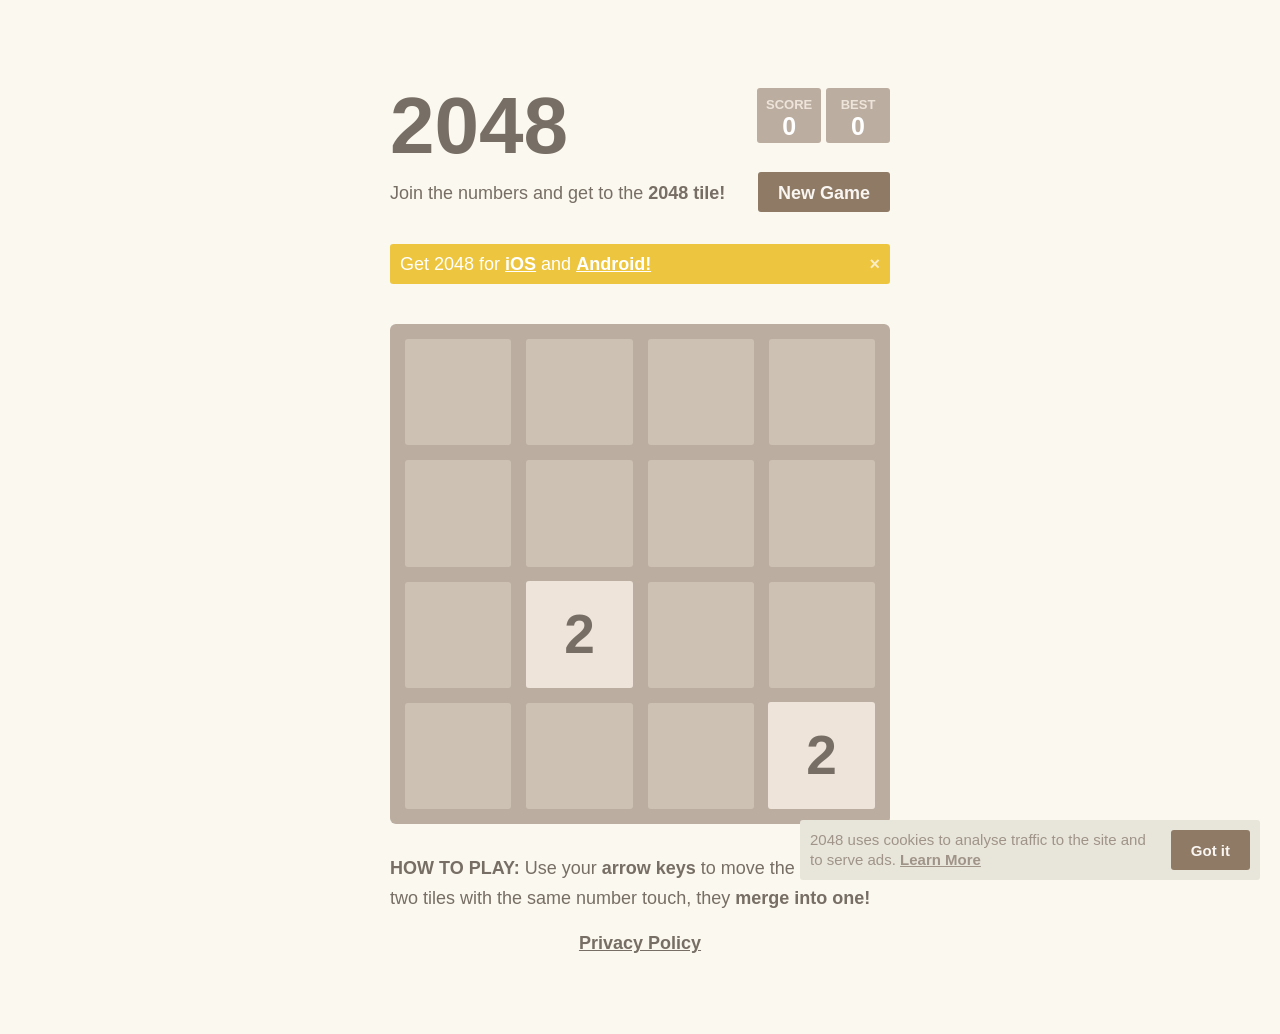
==== index.html @ 0387c7f5 "V1" ====
<!DOCTYPE html>
<html lang="en">
<head>
  <meta charset="utf-8">
  <title>2048</title>

  <script>
    if (typeof window !== undefined && typeof window.location !== undefined && window.location.hostname === "gabrielecirulli.github.io") {
      if (typeof window.location.replace === "function") {
        window.location.replace("https://play2048.co/");
      } else {
        window.location = "https://play2048.co/"
      }
    }
  </script>

  <script async src="https://www.googletagmanager.com/gtag/js?id=UA-42620757-2"></script>
  <script>
    window.dataLayer = window.dataLayer || [];
    function gtag(){dataLayer.push(arguments);}
    gtag("js", new Date());

    gtag("config", "UA-42620757-2");
  </script>

  <link href="style/main.css" rel="stylesheet" type="text/css">
  <link rel="shortcut icon" href="favicon.ico">
  <link rel="apple-touch-icon" href="meta/apple-touch-icon.png">
  <link rel="apple-touch-startup-image" href="meta/apple-touch-startup-image-640x1096.png" media="(device-width: 320px) and (device-height: 568px) and (-webkit-device-pixel-ratio: 2)"> <!-- iPhone 5+ -->
  <link rel="apple-touch-startup-image" href="meta/apple-touch-startup-image-640x920.png"  media="(device-width: 320px) and (device-height: 480px) and (-webkit-device-pixel-ratio: 2)"> <!-- iPhone, retina -->
  <meta name="apple-mobile-web-app-capable" content="yes">
  <meta name="apple-mobile-web-app-status-bar-style" content="black">

  <meta name="HandheldFriendly" content="True">
  <meta name="MobileOptimized" content="320">
  <meta name="viewport" content="width=device-width, target-densitydpi=160dpi, initial-scale=1.0, maximum-scale=1, user-scalable=no, minimal-ui">
  <meta name="format-detection" content="telephone=no" />

  <meta name="apple-itunes-app" content="app-id=868076805">

  <meta property="og:title" content="2048"/>
  <meta property="og:site_name" content="2048"/>
  <meta property="og:description" content="Join the numbers and get to the 2048 tile! Careful: this game is extremely addictive!"/>
  <meta property="og:image" content="http://gabrielecirulli.github.io/2048/meta/og_image.png"/>

  <meta name="twitter:card" content="app" />
  <meta name="twitter:site" content="@gabrielecirulli" />
  <meta name="twitter:title" content="2048" />
  <meta name="twitter:description" content="Join the numbers and get to the 2048 tile! Careful: this game is extremely addictive!" />
  <meta name="twitter:image" content="http://gabrielecirulli.github.io/2048/meta/og_image.png" />
  <meta name="twitter:url" content="http://gabrielecirulli.github.io/2048/" />
  <meta name="twitter:app:country" content="US">
  <meta name="twitter:app:name:iphone" content="2048">
  <meta name="twitter:app:id:iphone" content="868076805">
  <meta name="twitter:app:url:iphone" content="https://itunes.apple.com/us/app/2048-by-gabriele-cirulli/id868076805">
  <meta name="twitter:app:name:ipad" content="2048">
  <meta name="twitter:app:id:ipad" content="868076805">
  <meta name="twitter:app:url:ipad" content="https://itunes.apple.com/us/app/2048-by-gabriele-cirulli/id868076805">
  <meta name="twitter:app:name:googleplay" content="2048">
  <meta name="twitter:app:id:googleplay" content="com.gabrielecirulli.app2048">
  <meta name="twitter:app:url:googleplay" content="https://play.google.com/store/apps/details?id=com.gabrielecirulli.app2048">
  <script async src="//pagead2.googlesyndication.com/pagead/js/adsbygoogle.js"></script>
  <script>
     (adsbygoogle = window.adsbygoogle || []).push({
          google_ad_client: "ca-pub-2670526606338388",
          enable_page_level_ads: true
     });
  </script>
</head>
<body>
  <div class="sidebar">
    <ins
      class="adsbygoogle"
      style="display:inline-block;width:160px;height:600px"
      data-ad-client="ca-pub-2670526606338388"
      data-ad-slot="2901539552"
    ></ins>
    <script>
      (adsbygoogle = window.adsbygoogle || []).push({});
    </script>
  </div>

  <div class="cookie-notice">
    <p>2048 uses cookies to analyse traffic to the site and to serve ads. <a href="./privacy.html">Learn More</a></p>
    <a class="cookie-notice-dismiss-button">Got it</a>
  </div>
  
  <div class="container">
    <div class="heading">
      <h1 class="title">2048</h1>
      <div class="scores-container">
        <div class="score-container">0</div>
        <div class="best-container">0</div>
      </div>
    </div>

    <div class="above-game">
      <p class="game-intro">Join the numbers and get to the <strong>2048 tile!</strong></p>
      <a class="restart-button">New Game</a>
    </div>

    <div class="app-notice">
      <span class="notice-close-button">&times;</span>
      <p>Get 2048 for <a href="https://itunes.apple.com/us/app/2048-by-gabriele-cirulli/id868076805" target="_blank">iOS</a> and <a href="https://play.google.com/store/apps/details?id=com.gabrielecirulli.app2048" target="_blank">Android!</a></p>
    </div>

    <div class="game-container">
      <div class="game-message">
        <p></p>
        <div class="lower">
	        <a class="keep-playing-button">Keep going</a>
          <a class="retry-button">Try again</a>
          <div class="score-sharing"></div>
          <div class="mailing-list">
            <!-- MailChimp Signup Form -->
            <form action="http://gabrielecirulli.us8.list-manage.com/subscribe/post?u=991201206817cfb4e4247ed6c&amp;id=7928ea817b" method="post" name="mc-embedded-subscribe-form" class="mailing-list-form" target="_blank">
              <strong>Get email updates from Gabriele</strong>

              <input type="email" value="" name="EMAIL" class="mailing-list-email-field" placeholder="Your email address" spellcheck="false">

              <!-- real people should not fill this in and expect good things - do not remove this or risk form bot signups-->
              <div style="position: absolute; left: -9999px;">
                <input type="text" name="b_991201206817cfb4e4247ed6c_7928ea817b" value="">
              </div>

              <input type="submit" value="Go" name="subscribe" class="mailing-list-subscribe-button">
            </form>
          </div>
        </div>
      </div>

      <div class="grid-container">
        <div class="grid-row">
          <div class="grid-cell"></div>
          <div class="grid-cell"></div>
          <div class="grid-cell"></div>
          <div class="grid-cell"></div>
        </div>
        <div class="grid-row">
          <div class="grid-cell"></div>
          <div class="grid-cell"></div>
          <div class="grid-cell"></div>
          <div class="grid-cell"></div>
        </div>
        <div class="grid-row">
          <div class="grid-cell"></div>
          <div class="grid-cell"></div>
          <div class="grid-cell"></div>
          <div class="grid-cell"></div>
        </div>
        <div class="grid-row">
          <div class="grid-cell"></div>
          <div class="grid-cell"></div>
          <div class="grid-cell"></div>
          <div class="grid-cell"></div>
        </div>
      </div>

      <div class="tile-container">

      </div>
    </div>

    <div class="under-board-container">
      <ins class="adsbygoogle"
          data-ad-client="ca-pub-2670526606338388"
          data-ad-slot="3711201455"
          data-ad-format="auto"
          data-full-width-responsive="false"></ins>
      <script>
        (adsbygoogle = window.adsbygoogle || []).push({});
      </script>
    </div>

    <p class="game-explanation">
      <strong class="important">How to play:</strong> Use your <strong>arrow keys</strong> to move the tiles. When two tiles with the same number touch, they <strong>merge into one!</strong>
    </p>

    <footer class="links">
      <a href="./privacy.html" target="_blank" rel="noopener noreferrer">Privacy Policy</a>
    </footer>
  </div>

  <script src="js/bind_polyfill.js"></script>
  <script src="js/classlist_polyfill.js"></script>
  <script src="js/animframe_polyfill.js"></script>
  <script src="js/keyboard_input_manager.js"></script>
  <script src="js/html_actuator.js"></script>
  <script src="js/grid.js"></script>
  <script src="js/tile.js"></script>
  <script src="js/local_storage_manager.js"></script>
  <script src="js/game_manager.js"></script>
  <script src="js/application.js"></script>
</body>
</html>
---- style/main.css ----
@import url(fonts/clear-sans.css);
html, body {
  margin: 0;
  padding: 0;
  background: #faf8ef;
  color: #776e65;
  font-family: "Clear Sans", "Helvetica Neue", Arial, sans-serif;
  font-size: 18px; }

body {
  margin: 80px 0; }

input {
  display: inline-block;
  background: #8f7a66;
  border-radius: 3px;
  padding: 0 20px;
  text-decoration: none;
  color: #f9f6f2;
  height: 40px;
  line-height: 42px;
  cursor: pointer;
  font: inherit;
  border: none;
  outline: none;
  box-sizing: border-box;
  font-weight: bold;
  margin: 0;
  -webkit-appearance: none;
  -moz-appearance: none;
  appearance: none; }
  input[type="text"], input[type="email"] {
    cursor: auto;
    background: #fcfbf9;
    font-weight: normal;
    color: #776e65;
    padding: 0 15px; }
    input[type="text"]::-webkit-input-placeholder, input[type="email"]::-webkit-input-placeholder {
      color: #9d948c; }
    input[type="text"]::-moz-placeholder, input[type="email"]::-moz-placeholder {
      color: #9d948c; }
    input[type="text"]:-ms-input-placeholder, input[type="email"]:-ms-input-placeholder {
      color: #9d948c; }

.heading:after {
  content: "";
  display: block;
  clear: both; }

h1.title {
  font-size: 80px;
  font-weight: bold;
  margin: 0;
  display: block;
  float: left; }

@-webkit-keyframes move-up {
  0% {
    top: 25px;
    opacity: 1; }

  100% {
    top: -50px;
    opacity: 0; } }
@-moz-keyframes move-up {
  0% {
    top: 25px;
    opacity: 1; }

  100% {
    top: -50px;
    opacity: 0; } }
@keyframes move-up {
  0% {
    top: 25px;
    opacity: 1; }

  100% {
    top: -50px;
    opacity: 0; } }
.scores-container {
  float: right;
  text-align: right; }

.score-container, .best-container {
  position: relative;
  display: inline-block;
  background: #bbada0;
  padding: 15px 25px;
  font-size: 25px;
  height: 25px;
  line-height: 47px;
  font-weight: bold;
  border-radius: 3px;
  color: white;
  margin-top: 8px;
  text-align: center; }
  .score-container:after, .best-container:after {
    position: absolute;
    width: 100%;
    top: 10px;
    left: 0;
    text-transform: uppercase;
    font-size: 13px;
    line-height: 13px;
    text-align: center;
    color: #eee4da; }
  .score-container .score-addition, .best-container .score-addition {
    position: absolute;
    right: 30px;
    color: red;
    font-size: 25px;
    line-height: 25px;
    font-weight: bold;
    color: rgba(119, 110, 101, 0.9);
    z-index: 100;
    -webkit-animation: move-up 600ms ease-in;
    -moz-animation: move-up 600ms ease-in;
    animation: move-up 600ms ease-in;
    -webkit-animation-fill-mode: both;
    -moz-animation-fill-mode: both;
    animation-fill-mode: both; }

.score-container:after {
  content: "Score"; }

.best-container:after {
  content: "Best"; }

p {
  margin-top: 0;
  margin-bottom: 10px;
  line-height: 1.65; }

a {
  color: #776e65;
  font-weight: bold;
  text-decoration: underline;
  cursor: pointer; }

strong.important {
  text-transform: uppercase; }

hr {
  border: none;
  border-bottom: 1px solid #d8d4d0;
  margin-top: 20px;
  margin-bottom: 30px; }

.container {
  width: 500px;
  margin: 0 auto; }

@-webkit-keyframes fade-in {
  0% {
    opacity: 0; }

  100% {
    opacity: 1; } }
@-moz-keyframes fade-in {
  0% {
    opacity: 0; }

  100% {
    opacity: 1; } }
@keyframes fade-in {
  0% {
    opacity: 0; }

  100% {
    opacity: 1; } }
@-webkit-keyframes slide-up {
  0% {
    margin-top: 32%; }

  100% {
    margin-top: 20%; } }
@-moz-keyframes slide-up {
  0% {
    margin-top: 32%; }

  100% {
    margin-top: 20%; } }
@keyframes slide-up {
  0% {
    margin-top: 32%; }

  100% {
    margin-top: 20%; } }
.game-container {
  margin-top: 40px;
  position: relative;
  padding: 15px;
  cursor: default;
  -webkit-touch-callout: none;
  -ms-touch-callout: none;
  -webkit-user-select: none;
  -moz-user-select: none;
  -ms-user-select: none;
  -ms-touch-action: none;
  touch-action: none;
  background: #bbada0;
  border-radius: 6px;
  width: 500px;
  height: 500px;
  -webkit-box-sizing: border-box;
  -moz-box-sizing: border-box;
  box-sizing: border-box; }

.game-message {
  display: none;
  position: absolute;
  top: 0;
  right: 0;
  bottom: 0;
  left: 0;
  background: rgba(238, 228, 218, 0.73);
  z-index: 100;
  padding-top: 40px;
  text-align: center;
  -webkit-animation: fade-in 800ms ease 1200ms;
  -moz-animation: fade-in 800ms ease 1200ms;
  animation: fade-in 800ms ease 1200ms;
  -webkit-animation-fill-mode: both;
  -moz-animation-fill-mode: both;
  animation-fill-mode: both; }
  .game-message p {
    font-size: 60px;
    font-weight: bold;
    height: 60px;
    line-height: 60px;
    margin-top: 222px; }
  .game-message .lower {
    display: block;
    margin-top: 29px; }
  .game-message .mailing-list {
    margin-top: 52px; }
    .game-message .mailing-list strong {
      display: block;
      margin-bottom: 10px; }
    .game-message .mailing-list .mailing-list-email-field {
      width: 230px;
      margin-right: 5px; }
  .game-message a {
    display: inline-block;
    background: #8f7a66;
    border-radius: 3px;
    padding: 0 20px;
    text-decoration: none;
    color: #f9f6f2;
    height: 40px;
    line-height: 42px;
    cursor: pointer;
    margin-left: 9px; }
    .game-message a.keep-playing-button {
      display: none; }
  .game-message .score-sharing {
    display: inline-block;
    vertical-align: middle;
    margin-left: 10px; }
  .game-message.game-won {
    background: rgba(237, 194, 46, 0.5);
    color: #f9f6f2; }
    .game-message.game-won a.keep-playing-button {
      display: inline-block; }
  .game-message.game-won, .game-message.game-over {
    display: block; }
    .game-message.game-won p, .game-message.game-over p {
      -webkit-animation: slide-up 1.5s ease-in-out 2500ms;
      -moz-animation: slide-up 1.5s ease-in-out 2500ms;
      animation: slide-up 1.5s ease-in-out 2500ms;
      -webkit-animation-fill-mode: both;
      -moz-animation-fill-mode: both;
      animation-fill-mode: both; }
    .game-message.game-won .mailing-list, .game-message.game-over .mailing-list {
      -webkit-animation: fade-in 1.5s ease-in-out 2500ms;
      -moz-animation: fade-in 1.5s ease-in-out 2500ms;
      animation: fade-in 1.5s ease-in-out 2500ms;
      -webkit-animation-fill-mode: both;
      -moz-animation-fill-mode: both;
      animation-fill-mode: both; }

.grid-container {
  position: absolute;
  z-index: 1; }

.grid-row {
  margin-bottom: 15px; }
  .grid-row:last-child {
    margin-bottom: 0; }
  .grid-row:after {
    content: "";
    display: block;
    clear: both; }

.grid-cell {
  width: 106.25px;
  height: 106.25px;
  margin-right: 15px;
  float: left;
  border-radius: 3px;
  background: rgba(238, 228, 218, 0.35); }
  .grid-cell:last-child {
    margin-right: 0; }

.tile-container {
  position: absolute;
  z-index: 2; }

.tile, .tile .tile-inner {
  width: 107px;
  height: 107px;
  line-height: 107px; }
.tile.tile-position-1-1 {
  -webkit-transform: translate(0px, 0px);
  -moz-transform: translate(0px, 0px);
  -ms-transform: translate(0px, 0px);
  transform: translate(0px, 0px); }
.tile.tile-position-1-2 {
  -webkit-transform: translate(0px, 121px);
  -moz-transform: translate(0px, 121px);
  -ms-transform: translate(0px, 121px);
  transform: translate(0px, 121px); }
.tile.tile-position-1-3 {
  -webkit-transform: translate(0px, 242px);
  -moz-transform: translate(0px, 242px);
  -ms-transform: translate(0px, 242px);
  transform: translate(0px, 242px); }
.tile.tile-position-1-4 {
  -webkit-transform: translate(0px, 363px);
  -moz-transform: translate(0px, 363px);
  -ms-transform: translate(0px, 363px);
  transform: translate(0px, 363px); }
.tile.tile-position-2-1 {
  -webkit-transform: translate(121px, 0px);
  -moz-transform: translate(121px, 0px);
  -ms-transform: translate(121px, 0px);
  transform: translate(121px, 0px); }
.tile.tile-position-2-2 {
  -webkit-transform: translate(121px, 121px);
  -moz-transform: translate(121px, 121px);
  -ms-transform: translate(121px, 121px);
  transform: translate(121px, 121px); }
.tile.tile-position-2-3 {
  -webkit-transform: translate(121px, 242px);
  -moz-transform: translate(121px, 242px);
  -ms-transform: translate(121px, 242px);
  transform: translate(121px, 242px); }
.tile.tile-position-2-4 {
  -webkit-transform: translate(121px, 363px);
  -moz-transform: translate(121px, 363px);
  -ms-transform: translate(121px, 363px);
  transform: translate(121px, 363px); }
.tile.tile-position-3-1 {
  -webkit-transform: translate(242px, 0px);
  -moz-transform: translate(242px, 0px);
  -ms-transform: translate(242px, 0px);
  transform: translate(242px, 0px); }
.tile.tile-position-3-2 {
  -webkit-transform: translate(242px, 121px);
  -moz-transform: translate(242px, 121px);
  -ms-transform: translate(242px, 121px);
  transform: translate(242px, 121px); }
.tile.tile-position-3-3 {
  -webkit-transform: translate(242px, 242px);
  -moz-transform: translate(242px, 242px);
  -ms-transform: translate(242px, 242px);
  transform: translate(242px, 242px); }
.tile.tile-position-3-4 {
  -webkit-transform: translate(242px, 363px);
  -moz-transform: translate(242px, 363px);
  -ms-transform: translate(242px, 363px);
  transform: translate(242px, 363px); }
.tile.tile-position-4-1 {
  -webkit-transform: translate(363px, 0px);
  -moz-transform: translate(363px, 0px);
  -ms-transform: translate(363px, 0px);
  transform: translate(363px, 0px); }
.tile.tile-position-4-2 {
  -webkit-transform: translate(363px, 121px);
  -moz-transform: translate(363px, 121px);
  -ms-transform: translate(363px, 121px);
  transform: translate(363px, 121px); }
.tile.tile-position-4-3 {
  -webkit-transform: translate(363px, 242px);
  -moz-transform: translate(363px, 242px);
  -ms-transform: translate(363px, 242px);
  transform: translate(363px, 242px); }
.tile.tile-position-4-4 {
  -webkit-transform: translate(363px, 363px);
  -moz-transform: translate(363px, 363px);
  -ms-transform: translate(363px, 363px);
  transform: translate(363px, 363px); }

.tile {
  position: absolute;
  -webkit-transition: 100ms ease-in-out;
  -moz-transition: 100ms ease-in-out;
  transition: 100ms ease-in-out;
  -webkit-transition-property: -webkit-transform;
  -moz-transition-property: -moz-transform;
  transition-property: transform; }
  .tile .tile-inner {
    border-radius: 3px;
    background: #eee4da;
    text-align: center;
    font-weight: bold;
    z-index: 10;
    font-size: 55px; }
  .tile.tile-2 .tile-inner {
    background: #eee4da;
    box-shadow: 0 0 30px 10px rgba(243, 215, 116, 0), inset 0 0 0 1px rgba(255, 255, 255, 0); }
  .tile.tile-4 .tile-inner {
    background: #ede0c8;
    box-shadow: 0 0 30px 10px rgba(243, 215, 116, 0), inset 0 0 0 1px rgba(255, 255, 255, 0); }
  .tile.tile-8 .tile-inner {
    color: #f9f6f2;
    background: #f2b179; }
  .tile.tile-16 .tile-inner {
    color: #f9f6f2;
    background: #f59563; }
  .tile.tile-32 .tile-inner {
    color: #f9f6f2;
    background: #f67c5f; }
  .tile.tile-64 .tile-inner {
    color: #f9f6f2;
    background: #f65e3b; }
  .tile.tile-128 .tile-inner {
    color: #f9f6f2;
    background: #edcf72;
    box-shadow: 0 0 30px 10px rgba(243, 215, 116, 0.2381), inset 0 0 0 1px rgba(255, 255, 255, 0.14286);
    font-size: 45px; }
    @media screen and (max-width: 520px) {
      .tile.tile-128 .tile-inner {
        font-size: 25px; } }
  .tile.tile-256 .tile-inner {
    color: #f9f6f2;
    background: #edcc61;
    box-shadow: 0 0 30px 10px rgba(243, 215, 116, 0.31746), inset 0 0 0 1px rgba(255, 255, 255, 0.19048);
    font-size: 45px; }
    @media screen and (max-width: 520px) {
      .tile.tile-256 .tile-inner {
        font-size: 25px; } }
  .tile.tile-512 .tile-inner {
    color: #f9f6f2;
    background: #edc850;
    box-shadow: 0 0 30px 10px rgba(243, 215, 116, 0.39683), inset 0 0 0 1px rgba(255, 255, 255, 0.2381);
    font-size: 45px; }
    @media screen and (max-width: 520px) {
      .tile.tile-512 .tile-inner {
        font-size: 25px; } }
  .tile.tile-1024 .tile-inner {
    color: #f9f6f2;
    background: #edc53f;
    box-shadow: 0 0 30px 10px rgba(243, 215, 116, 0.47619), inset 0 0 0 1px rgba(255, 255, 255, 0.28571);
    font-size: 35px; }
    @media screen and (max-width: 520px) {
      .tile.tile-1024 .tile-inner {
        font-size: 15px; } }
  .tile.tile-2048 .tile-inner {
    color: #f9f6f2;
    background: #edc22e;
    box-shadow: 0 0 30px 10px rgba(243, 215, 116, 0.55556), inset 0 0 0 1px rgba(255, 255, 255, 0.33333);
    font-size: 35px; }
    @media screen and (max-width: 520px) {
      .tile.tile-2048 .tile-inner {
        font-size: 15px; } }
  .tile.tile-super .tile-inner {
    color: #f9f6f2;
    background: #3c3a32;
    font-size: 30px; }
    @media screen and (max-width: 520px) {
      .tile.tile-super .tile-inner {
        font-size: 10px; } }

@-webkit-keyframes appear {
  0% {
    opacity: 0;
    -webkit-transform: scale(0);
    -moz-transform: scale(0);
    -ms-transform: scale(0);
    transform: scale(0); }

  100% {
    opacity: 1;
    -webkit-transform: scale(1);
    -moz-transform: scale(1);
    -ms-transform: scale(1);
    transform: scale(1); } }
@-moz-keyframes appear {
  0% {
    opacity: 0;
    -webkit-transform: scale(0);
    -moz-transform: scale(0);
    -ms-transform: scale(0);
    transform: scale(0); }

  100% {
    opacity: 1;
    -webkit-transform: scale(1);
    -moz-transform: scale(1);
    -ms-transform: scale(1);
    transform: scale(1); } }
@keyframes appear {
  0% {
    opacity: 0;
    -webkit-transform: scale(0);
    -moz-transform: scale(0);
    -ms-transform: scale(0);
    transform: scale(0); }

  100% {
    opacity: 1;
    -webkit-transform: scale(1);
    -moz-transform: scale(1);
    -ms-transform: scale(1);
    transform: scale(1); } }
.tile-new .tile-inner {
  -webkit-animation: appear 200ms ease 100ms;
  -moz-animation: appear 200ms ease 100ms;
  animation: appear 200ms ease 100ms;
  -webkit-animation-fill-mode: backwards;
  -moz-animation-fill-mode: backwards;
  animation-fill-mode: backwards; }

@-webkit-keyframes pop {
  0% {
    -webkit-transform: scale(0);
    -moz-transform: scale(0);
    -ms-transform: scale(0);
    transform: scale(0); }

  50% {
    -webkit-transform: scale(1.2);
    -moz-transform: scale(1.2);
    -ms-transform: scale(1.2);
    transform: scale(1.2); }

  100% {
    -webkit-transform: scale(1);
    -moz-transform: scale(1);
    -ms-transform: scale(1);
    transform: scale(1); } }
@-moz-keyframes pop {
  0% {
    -webkit-transform: scale(0);
    -moz-transform: scale(0);
    -ms-transform: scale(0);
    transform: scale(0); }

  50% {
    -webkit-transform: scale(1.2);
    -moz-transform: scale(1.2);
    -ms-transform: scale(1.2);
    transform: scale(1.2); }

  100% {
    -webkit-transform: scale(1);
    -moz-transform: scale(1);
    -ms-transform: scale(1);
    transform: scale(1); } }
@keyframes pop {
  0% {
    -webkit-transform: scale(0);
    -moz-transform: scale(0);
    -ms-transform: scale(0);
    transform: scale(0); }

  50% {
    -webkit-transform: scale(1.2);
    -moz-transform: scale(1.2);
    -ms-transform: scale(1.2);
    transform: scale(1.2); }

  100% {
    -webkit-transform: scale(1);
    -moz-transform: scale(1);
    -ms-transform: scale(1);
    transform: scale(1); } }
.tile-merged .tile-inner {
  z-index: 20;
  -webkit-animation: pop 200ms ease 100ms;
  -moz-animation: pop 200ms ease 100ms;
  animation: pop 200ms ease 100ms;
  -webkit-animation-fill-mode: backwards;
  -moz-animation-fill-mode: backwards;
  animation-fill-mode: backwards; }

.above-game:after {
  content: "";
  display: block;
  clear: both; }

.game-intro {
  float: left;
  line-height: 42px;
  margin-bottom: 0; }

.restart-button {
  display: inline-block;
  background: #8f7a66;
  border-radius: 3px;
  padding: 0 20px;
  text-decoration: none;
  color: #f9f6f2;
  height: 40px;
  line-height: 42px;
  cursor: pointer;
  display: block;
  text-align: center;
  float: right; }

.game-explanation {
  margin-top: 30px; }

.sharing {
  margin-top: 20px;
  text-align: center; }
  .sharing > iframe, .sharing > span, .sharing > form {
    display: inline-block;
    vertical-align: middle; }

@media screen and (max-width: 520px) {
  html, body {
    font-size: 15px; }

  body {
    margin-top: 0;
    padding: 20px; }

  h1.title {
    font-size: 27px;
    margin-top: 15px; }

  .container {
    width: 280px;
    margin: 0 auto; }

  .score-container, .best-container {
    margin-top: 0;
    padding: 15px 10px;
    min-width: 40px; }

  .heading {
    margin-bottom: 10px; }

  .game-intro {
    width: 55%;
    display: block;
    box-sizing: border-box;
    line-height: 1.65; }

  .restart-button {
    width: 42%;
    padding: 0;
    display: block;
    box-sizing: border-box;
    margin-top: 2px; }

  .game-container {
    margin-top: 17px;
    position: relative;
    padding: 10px;
    cursor: default;
    -webkit-touch-callout: none;
    -ms-touch-callout: none;
    -webkit-user-select: none;
    -moz-user-select: none;
    -ms-user-select: none;
    -ms-touch-action: none;
    touch-action: none;
    background: #bbada0;
    border-radius: 6px;
    width: 280px;
    height: 280px;
    -webkit-box-sizing: border-box;
    -moz-box-sizing: border-box;
    box-sizing: border-box; }

  .game-message {
    display: none;
    position: absolute;
    top: 0;
    right: 0;
    bottom: 0;
    left: 0;
    background: rgba(238, 228, 218, 0.73);
    z-index: 100;
    padding-top: 40px;
    text-align: center;
    -webkit-animation: fade-in 800ms ease 1200ms;
    -moz-animation: fade-in 800ms ease 1200ms;
    animation: fade-in 800ms ease 1200ms;
    -webkit-animation-fill-mode: both;
    -moz-animation-fill-mode: both;
    animation-fill-mode: both; }
    .game-message p {
      font-size: 60px;
      font-weight: bold;
      height: 60px;
      line-height: 60px;
      margin-top: 222px; }
    .game-message .lower {
      display: block;
      margin-top: 29px; }
    .game-message .mailing-list {
      margin-top: 52px; }
      .game-message .mailing-list strong {
        display: block;
        margin-bottom: 10px; }
      .game-message .mailing-list .mailing-list-email-field {
        width: 230px;
        margin-right: 5px; }
    .game-message a {
      display: inline-block;
      background: #8f7a66;
      border-radius: 3px;
      padding: 0 20px;
      text-decoration: none;
      color: #f9f6f2;
      height: 40px;
      line-height: 42px;
      cursor: pointer;
      margin-left: 9px; }
      .game-message a.keep-playing-button {
        display: none; }
    .game-message .score-sharing {
      display: inline-block;
      vertical-align: middle;
      margin-left: 10px; }
    .game-message.game-won {
      background: rgba(237, 194, 46, 0.5);
      color: #f9f6f2; }
      .game-message.game-won a.keep-playing-button {
        display: inline-block; }
    .game-message.game-won, .game-message.game-over {
      display: block; }
      .game-message.game-won p, .game-message.game-over p {
        -webkit-animation: slide-up 1.5s ease-in-out 2500ms;
        -moz-animation: slide-up 1.5s ease-in-out 2500ms;
        animation: slide-up 1.5s ease-in-out 2500ms;
        -webkit-animation-fill-mode: both;
        -moz-animation-fill-mode: both;
        animation-fill-mode: both; }
      .game-message.game-won .mailing-list, .game-message.game-over .mailing-list {
        -webkit-animation: fade-in 1.5s ease-in-out 2500ms;
        -moz-animation: fade-in 1.5s ease-in-out 2500ms;
        animation: fade-in 1.5s ease-in-out 2500ms;
        -webkit-animation-fill-mode: both;
        -moz-animation-fill-mode: both;
        animation-fill-mode: both; }

  .grid-container {
    position: absolute;
    z-index: 1; }

  .grid-row {
    margin-bottom: 10px; }
    .grid-row:last-child {
      margin-bottom: 0; }
    .grid-row:after {
      content: "";
      display: block;
      clear: both; }

  .grid-cell {
    width: 57.5px;
    height: 57.5px;
    margin-right: 10px;
    float: left;
    border-radius: 3px;
    background: rgba(238, 228, 218, 0.35); }
    .grid-cell:last-child {
      margin-right: 0; }

  .tile-container {
    position: absolute;
    z-index: 2; }

  .tile, .tile .tile-inner {
    width: 58px;
    height: 58px;
    line-height: 58px; }
  .tile.tile-position-1-1 {
    -webkit-transform: translate(0px, 0px);
    -moz-transform: translate(0px, 0px);
    -ms-transform: translate(0px, 0px);
    transform: translate(0px, 0px); }
  .tile.tile-position-1-2 {
    -webkit-transform: translate(0px, 67px);
    -moz-transform: translate(0px, 67px);
    -ms-transform: translate(0px, 67px);
    transform: translate(0px, 67px); }
  .tile.tile-position-1-3 {
    -webkit-transform: translate(0px, 135px);
    -moz-transform: translate(0px, 135px);
    -ms-transform: translate(0px, 135px);
    transform: translate(0px, 135px); }
  .tile.tile-position-1-4 {
    -webkit-transform: translate(0px, 202px);
    -moz-transform: translate(0px, 202px);
    -ms-transform: translate(0px, 202px);
    transform: translate(0px, 202px); }
  .tile.tile-position-2-1 {
    -webkit-transform: translate(67px, 0px);
    -moz-transform: translate(67px, 0px);
    -ms-transform: translate(67px, 0px);
    transform: translate(67px, 0px); }
  .tile.tile-position-2-2 {
    -webkit-transform: translate(67px, 67px);
    -moz-transform: translate(67px, 67px);
    -ms-transform: translate(67px, 67px);
    transform: translate(67px, 67px); }
  .tile.tile-position-2-3 {
    -webkit-transform: translate(67px, 135px);
    -moz-transform: translate(67px, 135px);
    -ms-transform: translate(67px, 135px);
    transform: translate(67px, 135px); }
  .tile.tile-position-2-4 {
    -webkit-transform: translate(67px, 202px);
    -moz-transform: translate(67px, 202px);
    -ms-transform: translate(67px, 202px);
    transform: translate(67px, 202px); }
  .tile.tile-position-3-1 {
    -webkit-transform: translate(135px, 0px);
    -moz-transform: translate(135px, 0px);
    -ms-transform: translate(135px, 0px);
    transform: translate(135px, 0px); }
  .tile.tile-position-3-2 {
    -webkit-transform: translate(135px, 67px);
    -moz-transform: translate(135px, 67px);
    -ms-transform: translate(135px, 67px);
    transform: translate(135px, 67px); }
  .tile.tile-position-3-3 {
    -webkit-transform: translate(135px, 135px);
    -moz-transform: translate(135px, 135px);
    -ms-transform: translate(135px, 135px);
    transform: translate(135px, 135px); }
  .tile.tile-position-3-4 {
    -webkit-transform: translate(135px, 202px);
    -moz-transform: translate(135px, 202px);
    -ms-transform: translate(135px, 202px);
    transform: translate(135px, 202px); }
  .tile.tile-position-4-1 {
    -webkit-transform: translate(202px, 0px);
    -moz-transform: translate(202px, 0px);
    -ms-transform: translate(202px, 0px);
    transform: translate(202px, 0px); }
  .tile.tile-position-4-2 {
    -webkit-transform: translate(202px, 67px);
    -moz-transform: translate(202px, 67px);
    -ms-transform: translate(202px, 67px);
    transform: translate(202px, 67px); }
  .tile.tile-position-4-3 {
    -webkit-transform: translate(202px, 135px);
    -moz-transform: translate(202px, 135px);
    -ms-transform: translate(202px, 135px);
    transform: translate(202px, 135px); }
  .tile.tile-position-4-4 {
    -webkit-transform: translate(202px, 202px);
    -moz-transform: translate(202px, 202px);
    -ms-transform: translate(202px, 202px);
    transform: translate(202px, 202px); }

  .tile .tile-inner {
    font-size: 35px; }

  .game-message {
    padding-top: 0; }
    .game-message p {
      font-size: 30px !important;
      height: 30px !important;
      line-height: 30px !important;
      margin-top: 32% !important;
      margin-bottom: 0 !important; }
    .game-message .lower {
      margin-top: 10px !important; }
    .game-message.game-won .score-sharing {
      margin-top: 10px; }
    .game-message.game-over .mailing-list {
      margin-top: 25px; }
    .game-message .mailing-list {
      margin-top: 10px; }
      .game-message .mailing-list .mailing-list-email-field {
        width: 180px; }

  .sharing > iframe, .sharing > span, .sharing > form {
    display: block;
    margin: 0 auto;
    margin-bottom: 20px; } }
.pp-donate button {
  -webkit-appearance: none;
  -moz-appearance: none;
  appearance: none;
  border: none;
  font: inherit;
  color: inherit;
  display: inline-block;
  background: #8f7a66;
  border-radius: 3px;
  padding: 0 20px;
  text-decoration: none;
  color: #f9f6f2;
  height: 40px;
  line-height: 42px;
  cursor: pointer; }
  .pp-donate button img {
    vertical-align: -4px;
    margin-right: 8px; }

.btc-donate {
  position: relative;
  margin-left: 10px;
  display: inline-block;
  background: #8f7a66;
  border-radius: 3px;
  padding: 0 20px;
  text-decoration: none;
  color: #f9f6f2;
  height: 40px;
  line-height: 42px;
  cursor: pointer; }
  .btc-donate img {
    vertical-align: -4px;
    margin-right: 8px; }
  .btc-donate a {
    color: #f9f6f2;
    text-decoration: none;
    font-weight: normal; }
  .btc-donate .address {
    cursor: auto;
    position: absolute;
    width: 340px;
    right: 50%;
    margin-right: -170px;
    padding-bottom: 7px;
    top: -30px;
    opacity: 0;
    pointer-events: none;
    -webkit-transition: 400ms ease;
    -moz-transition: 400ms ease;
    transition: 400ms ease;
    -webkit-transition-property: top, opacity;
    -moz-transition-property: top, opacity;
    transition-property: top, opacity; }
    .btc-donate .address:after {
      position: absolute;
      border-top: 10px solid #bbada0;
      border-right: 7px solid transparent;
      border-left: 7px solid transparent;
      content: "";
      bottom: 0px;
      left: 50%;
      margin-left: -7px; }
    .btc-donate .address code {
      background-color: #bbada0;
      padding: 10px 15px;
      width: 100%;
      border-radius: 3px;
      line-height: 1;
      font-weight: normal;
      font-size: 15px;
      font-family: Consolas, "Liberation Mono", Courier, monospace;
      text-align: center; }
  .btc-donate:hover .address, .btc-donate .address:hover .address {
    opacity: 1;
    top: -45px;
    pointer-events: auto; }
  @media screen and (max-width: 520px) {
    .btc-donate {
      width: 120px; }
      .btc-donate .address {
        margin-right: -150px;
        width: 300px; }
        .btc-donate .address code {
          font-size: 13px; }
        .btc-donate .address:after {
          left: 50%;
          bottom: 2px; } }

@-webkit-keyframes pop-in-big {
  0% {
    -webkit-transform: scale(0) translateZ(0);
    -moz-transform: scale(0) translateZ(0);
    transform: scale(0) translateZ(0);
    opacity: 0;
    margin-top: -40px; }

  100% {
    -webkit-transform: scale(1) translateZ(0);
    -moz-transform: scale(1) translateZ(0);
    transform: scale(1) translateZ(0);
    opacity: 1;
    margin-top: 30px; } }
@-moz-keyframes pop-in-big {
  0% {
    -webkit-transform: scale(0) translateZ(0);
    -moz-transform: scale(0) translateZ(0);
    transform: scale(0) translateZ(0);
    opacity: 0;
    margin-top: -40px; }

  100% {
    -webkit-transform: scale(1) translateZ(0);
    -moz-transform: scale(1) translateZ(0);
    transform: scale(1) translateZ(0);
    opacity: 1;
    margin-top: 30px; } }
@keyframes pop-in-big {
  0% {
    -webkit-transform: scale(0) translateZ(0);
    -moz-transform: scale(0) translateZ(0);
    transform: scale(0) translateZ(0);
    opacity: 0;
    margin-top: -40px; }

  100% {
    -webkit-transform: scale(1) translateZ(0);
    -moz-transform: scale(1) translateZ(0);
    transform: scale(1) translateZ(0);
    opacity: 1;
    margin-top: 30px; } }
@-webkit-keyframes pop-in-small {
  0% {
    -webkit-transform: scale(0) translateZ(0);
    -moz-transform: scale(0) translateZ(0);
    transform: scale(0) translateZ(0);
    opacity: 0;
    margin-top: -40px; }

  100% {
    -webkit-transform: scale(1) translateZ(0);
    -moz-transform: scale(1) translateZ(0);
    transform: scale(1) translateZ(0);
    opacity: 1;
    margin-top: 10px; } }
@-moz-keyframes pop-in-small {
  0% {
    -webkit-transform: scale(0) translateZ(0);
    -moz-transform: scale(0) translateZ(0);
    transform: scale(0) translateZ(0);
    opacity: 0;
    margin-top: -40px; }

  100% {
    -webkit-transform: scale(1) translateZ(0);
    -moz-transform: scale(1) translateZ(0);
    transform: scale(1) translateZ(0);
    opacity: 1;
    margin-top: 10px; } }
@keyframes pop-in-small {
  0% {
    -webkit-transform: scale(0) translateZ(0);
    -moz-transform: scale(0) translateZ(0);
    transform: scale(0) translateZ(0);
    opacity: 0;
    margin-top: -40px; }

  100% {
    -webkit-transform: scale(1) translateZ(0);
    -moz-transform: scale(1) translateZ(0);
    transform: scale(1) translateZ(0);
    opacity: 1;
    margin-top: 10px; } }
.app-notice {
  position: relative;
  -webkit-animation: pop-in-big 700ms ease 2s both;
  -moz-animation: pop-in-big 700ms ease 2s both;
  animation: pop-in-big 700ms ease 2s both;
  background: #edc53f;
  color: white;
  padding: 10px;
  margin-top: 30px;
  height: 40px;
  box-sizing: border-box;
  border-radius: 3px; }
  .app-notice:after {
    content: "";
    display: block;
    clear: both; }
  .app-notice .notice-close-button {
    float: right;
    font-weight: bold;
    cursor: pointer;
    margin-left: 10px;
    opacity: 0.7; }
  .app-notice p {
    margin-bottom: 0; }
  .app-notice, .app-notice p {
    line-height: 20px; }
  .app-notice a {
    color: white; }
  @media screen and (max-width: 520px) {
    .app-notice {
      -webkit-animation: pop-in-small 700ms ease 2s both;
      -moz-animation: pop-in-small 700ms ease 2s both;
      animation: pop-in-small 700ms ease 2s both;
      margin-top: 10px;
      height: 40px; } }

.links {
  text-align: center;
  margin-top: 20px; }

.privacy {
  word-wrap: break-word; }

/* extras */
.sidebar {
  width: 180px;
  top: 0;
  bottom: 0;
  right: 0;
  position: fixed;
  display: flex;
  align-items: center;
  justify-content: center; }

@media (max-width: 880px) {
  .sidebar,
  .sidebar .adsbygoogle {
    display: none; } }


.under-board-container {
  margin-top: 38px; }

.under-board-container,
.under-board-container .adsbygoogle {
  width: 100%;
  height: 80px;
  display: none; }

@media (max-width: 880px) {
  .under-board-container,
  .under-board-container .adsbygoogle {
    display: block; } }

.cookie-notice {
  position: fixed;
  font-size: 15px;
  z-index: 999;
  right: 20px;
  bottom: 20px;
  width: 20%;
  min-width: 460px;
  background: #e8e5db;
  padding: 10px;
  margin-top: 30px;
  box-sizing: border-box;
  border-radius: 3px;
  display: flex;
  align-items: center;
  justify-content: center; }
  @media screen and (max-width: 520px) {
    .cookie-notice {
      width: auto;
      left: 20px;
      min-width: auto; } }
  .cookie-notice, .cookie-notice p a {
    color: #a09488; }
  .cookie-notice p {
    margin-bottom: 0;
    flex: 1; }
  .cookie-notice, .cookie-notice p {
    line-height: 20px; }

.cookie-notice-dismiss-button {
  display: inline-block;
  background: #8f7a66;
  border-radius: 3px;
  padding: 0 20px;
  text-decoration: none;
  color: #f9f6f2;
  height: 40px;
  line-height: 42px;
  cursor: pointer;
  flex: 0 0 auto;
  margin-left: 20px; }
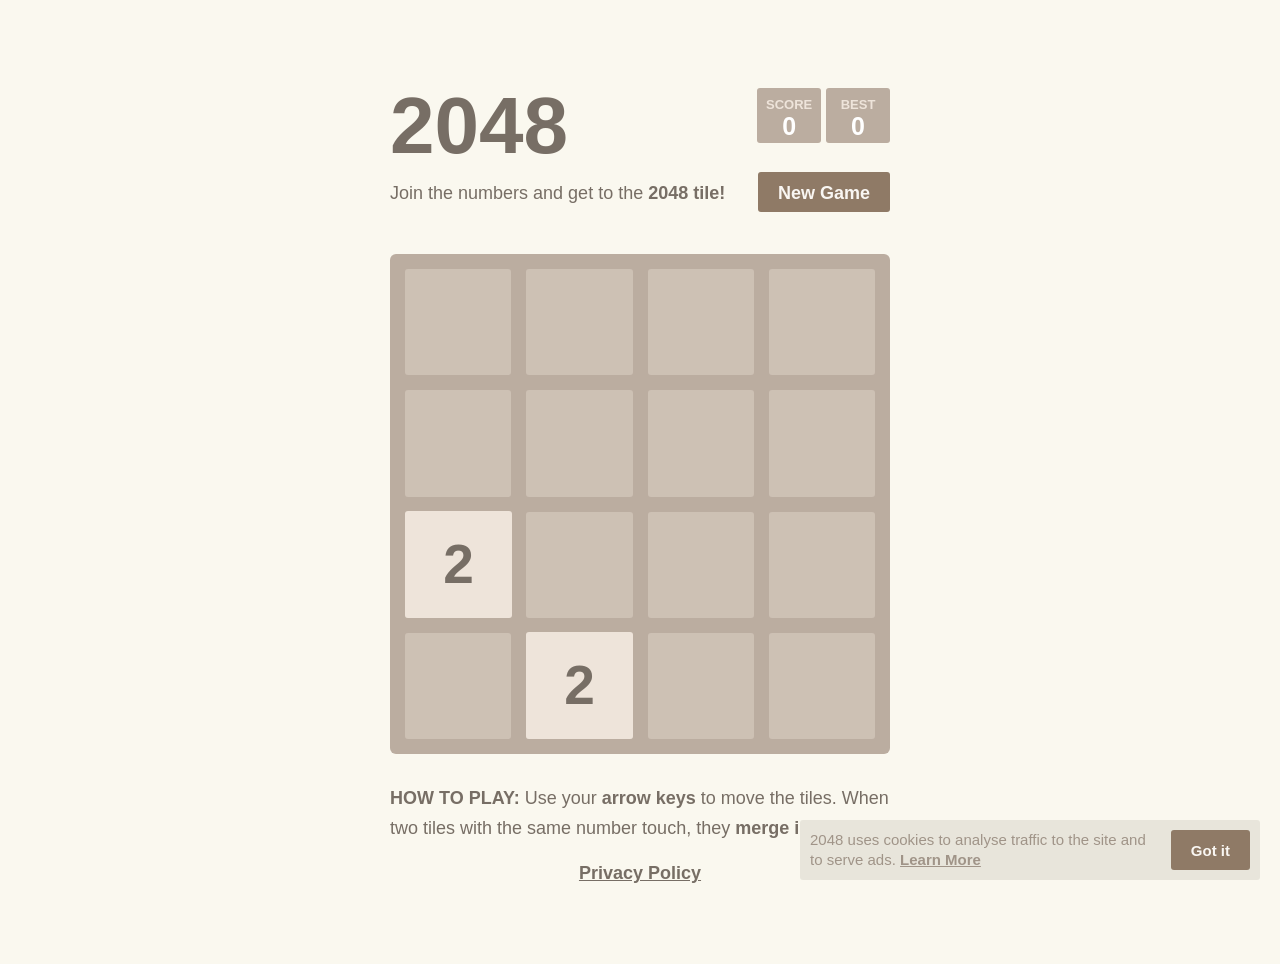
==== commit a0c04587: "V2" ====
--- a/index.html
+++ b/index.html
@@ -99,11 +99,6 @@
       <a class="restart-button">New Game</a>
     </div>
 
-    <div class="app-notice">
-      <span class="notice-close-button">&times;</span>
-      <p>Get 2048 for <a href="https://itunes.apple.com/us/app/2048-by-gabriele-cirulli/id868076805" target="_blank">iOS</a> and <a href="https://play.google.com/store/apps/details?id=com.gabrielecirulli.app2048" target="_blank">Android!</a></p>
-    </div>
-
     <div class="game-container">
       <div class="game-message">
         <p></p>
